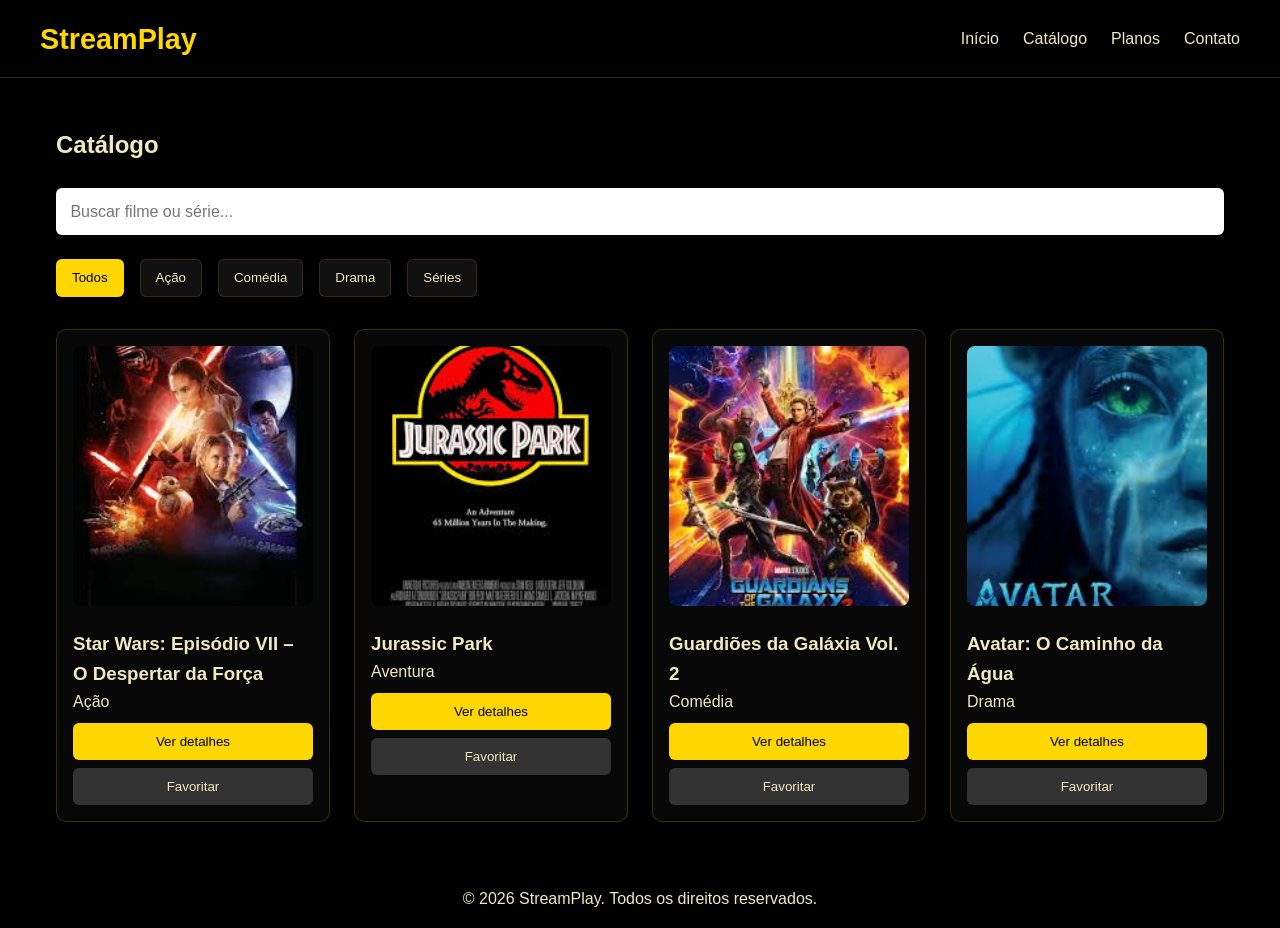
==== StreamPlay/catalogo.html @ a2a436c3 "Criação do projeto" ====
<!DOCTYPE html>
<html lang="pt-BR">

<head>
    <meta charset="UTF-8">
    <meta name="description" content="StreamPlay - Plataforma de streaming de filmes e séries">
    <meta name="viewport" content="width=device-width, initial-scale=1.0">
    <title>Catálogo - StreamPlay</title>
    <link rel="stylesheet" href="css/style.css">
    <link rel="icon" type="image/svg+xml" href="img/logo.svg">
</head>

<body>

    <header class="header">
        <nav class="navbar">
            <h1 class="logo"><a href="index.html">StreamPlay</a></h1>

            <ul class="menu">
                <li><a href="index.html">Início</a></li>
                <li><a href="catalogo.html">Catálogo</a></li>
                <li><a href="planos.html">Planos</a></li>
                <li><a href="contato.html">Contato</a></li>
            </ul>
        </nav>
    </header>

    <main>
        <section id="catalogo" class="catalogo">
            <h2>Catálogo</h2>

            <input type="text" id="campoBusca" placeholder="Buscar filme ou série..."
                aria-label="Buscar filme ou série">

            <div class="filtros">
                <button class="filtro ativo" data-categoria="todos">Todos</button>
                <button class="filtro" data-categoria="acao">Ação</button>
                <button class="filtro" data-categoria="comedia">Comédia</button>
                <button class="filtro" data-categoria="drama">Drama</button>
                <button class="filtro" data-categoria="serie">Séries</button>
            </div>

            <div class="grid-filmes">
                <article class="card-filme" data-categoria="acao"
                    data-titulo="Star Wars Episódio VII O Despertar da Força">
                    <img src="img/filme1.jpg" alt="Capa do filme Star Wars Episódio VII O Despertar da Força">

                    <h3>Star Wars: Episódio VII – O Despertar da Força</h3>

                    <p>Ação</p>

                    <button class="btn-detalhes">Ver detalhes</button>
                    <button class="btn-favorito">Favoritar</button>
                </article>

                <article class="card-filme" data-categoria="acao" data-titulo="Jurassic Park">
                    <img src="img/filme2.jpg" alt="Capa do filme Jurassic Park">

                    <h3>Jurassic Park</h3>

                    <p>Aventura</p>

                    <button class="btn-detalhes">Ver detalhes</button>
                    <button class="btn-favorito">Favoritar</button>
                </article>

                <article class="card-filme" data-categoria="comedia" data-titulo="Guardiões da Galáxia Vol 2">
                    <img src="img/filme3.jpg" alt="Capa do filme Guardiões da Galáxia Vol 2">

                    <h3>Guardiões da Galáxia Vol. 2</h3>

                    <p>Comédia</p>

                    <button class="btn-detalhes">Ver detalhes</button>
                    <button class="btn-favorito">Favoritar</button>
                </article>

                <article class="card-filme" data-categoria="drama" data-titulo="Avatar O Caminho da Água">
                    <img src="img/filme4.jpg" alt="Capa do filme Avatar O Caminho da Água">

                    <h3>Avatar: O Caminho da Água</h3>

                    <p>Drama</p>

                    <button class="btn-detalhes">Ver detalhes</button>
                    <button class="btn-favorito">Favoritar</button>
                </article>
            </div>
        </section>
    </main>

    <footer class="footer">
        <p>&copy; 2026 StreamPlay. Todos os direitos reservados.</p>
    </footer>

    <div id="modal" class="modal">
        <div class="modal-conteudo">
            <button id="fecharModal" class="fechar">&times;</button>
            <h2 id="modalTitulo"></h2>
            <p id="modalTexto"></p>
        </div>
    </div>

    <script src="js/script.js"></script>
</body>

</html>
---- StreamPlay/css/style.css ----
* {
    margin: 0;
    padding: 0;
    box-sizing: border-box;
}

body {
    background: #000;
    color: #f3e9c1;
    font-family: Arial, sans-serif;
    line-height: 1.6;
}

.header {
    background-color: #000;
    box-shadow: inset 0 -1px 0 0 rgba(255, 215, 0, 0.2);
    padding: 1rem;
    position: sticky;
    top: 0;
    z-index: 10;
}

.navbar {
    max-width: 1200px;
    margin: auto;
    display: flex;
    justify-content: space-between;
    align-items: center;
}

.logo {
    color: #ffd700;
    font-size: 1.8rem;
}

.logo a {
    color: inherit;
    text-decoration: none;
}

.menu {
    display: flex;
    gap: 1.5rem;
    list-style: none;
}

.menu a {
    color: #f3e9c1;
    text-decoration: none;
    transition: color 0.3s ease;
}

.menu a:hover {
    color: #ffd700;
}

.hero {
    min-height: 80vh;
    background: linear-gradient(
        rgba(0, 0, 0, 0.7),
        rgba(0, 0, 0, 0.95)
    ),
    url("../img/hero.jpg");

    background-size: cover;
    background-position: center;
    background-repeat: no-repeat;
    display: flex;
    align-items: center;
    padding: 2rem;
}

.hero-conteudo {
    max-width: 600px;
}

.hero h2 {
    font-size: 3rem;
    margin-bottom: 1rem;
}

.btn,
.filtro,
.btn-detalhes,
.btn-favorito {
    border: none;
    border-radius: 6px;
    cursor: pointer;
    transition: transform 0.3s ease, background-color 0.3s ease, box-shadow 0.3s ease;
}

.btn {
    display: inline-block;
    background-color: #ffd700;
    color: #000;
    padding: 0.8rem 1.2rem;
    text-decoration: none;
    margin-top: 1rem;
    box-shadow: 0 0 18px rgba(255, 215, 0, 0.35);
}

.btn:hover,
.btn-detalhes:hover,
.btn-favorito:hover,
.filtro:hover {
    transform: scale(1.05);
}

.catalogo,
.planos,
.contato {
    max-width: 1200px;
    margin: auto;
    padding: 3rem 1rem;
}

.catalogo h2,
.planos h2,
.contato h2 {
    margin-bottom: 1.5rem;
}

#campoBusca {
    width: 100%;
    padding: 0.9rem;
    margin-bottom: 1.5rem;
    border-radius: 6px;
    border: none;
    font-size: 1rem;
}

.filtros {
    display: flex;
    gap: 1rem;
    flex-wrap: wrap;
    margin-bottom: 2rem;
}

.filtro {
    background-color: #111;
    color: #f3e9c1;
    padding: 0.7rem 1rem;
    box-shadow: inset 0 0 0 1px rgba(255, 215, 0, 0.15);
}

.filtro.ativo {
    background-color: #ffd700;
    color: #000;
}

.grid-filmes {
    display: grid;
    grid-template-columns: repeat(4, 1fr);
    gap: 1.5rem;
}

.card-filme {
    background-color: #080808;
    border-radius: 10px;
    padding: 1rem;
    transition: transform 0.3s ease, box-shadow 0.3s ease;
    border: 1px solid rgba(255, 215, 0, 0.18);
}

.card-filme:hover {
    transform: translateY(-6px);
    box-shadow: 0 18px 40px rgba(255, 215, 0, 0.18);
}

.card-filme img {
    width: 100%;
    height: 260px;
    object-fit: cover;
    border-radius: 8px;
    margin-bottom: 1rem;
}

.btn-detalhes,
.btn-favorito {
    width: 100%;
    padding: 0.7rem;
    margin-top: 0.5rem;
}

.btn-detalhes {
    background-color: #ffd700;
    color: #000;
}

.btn-favorito {
    background-color: #333;
    color: #f3e9c1;
}

.btn-favorito.favoritado {
    background-color: #ffdc73;
    color: #000;
}

.grid-planos {
    display: grid;
    grid-template-columns: repeat(3, 1fr);
    gap: 1.5rem;
}

.plano {
    background-color: #080808;
    padding: 2rem;
    border-radius: 10px;
    text-align: center;
    transition: transform 0.3s ease, box-shadow 0.3s ease;
    border: 1px solid rgba(255, 215, 0, 0.18);
}

.plano:hover {
    transform: scale(1.03);
    box-shadow: 0 0 24px rgba(255, 215, 0, 0.18);
}

.destaque {
    border: 2px solid #ffd700;
    background: linear-gradient(180deg, rgba(30,30,30,0.95), rgba(10,10,10,0.95));
}

.qrcode-conteudo {
    max-width: 900px;
    margin: auto;
    padding: 3rem 1rem;
}

.qrcode-card {
    background-color: #080808;
    border: 1px solid rgba(255, 215, 0, 0.18);
    border-radius: 12px;
    padding: 2rem;
    display: grid;
    grid-template-columns: 320px 1fr;
    gap: 1.5rem;
    align-items: center;
}

.qrcode-card img {
    width: 100%;
    border-radius: 12px;
    border: 1px solid rgba(255, 215, 0, 0.18);
}

.qrcode-info {
    display: flex;
    flex-direction: column;
    gap: 1rem;
}

.qrcode-info h2,
.qrcode-info p {
    margin-bottom: 0.75rem;
}

.qrcode-chave {
    background-color: #0d0d0d;
    padding: 1rem;
    border-radius: 8px;
    border: 1px solid rgba(255, 215, 0, 0.12);
    font-family: monospace;
    word-break: break-all;
}

.qrcode-voltar {
    display: inline-block;
    margin-top: 1rem;
    color: #ffd700;
    text-decoration: none;
}

@media (max-width: 900px) {
    .qrcode-card {
        grid-template-columns: 1fr;
    }
}

form {
    background-color: #0d0d0d;
    padding: 2rem;
    border-radius: 10px;
    border: 1px solid rgba(255, 215, 0, 0.14);
}

.campo {
    margin-bottom: 1rem;
}

.campo label {
    display: block;
    margin-bottom: 0.4rem;
}

.campo input {
    width: 100%;
    padding: 0.8rem;
    border: none;
    border-radius: 6px;
}

#mensagemSucesso {
    margin-top: 1rem;
    color: #00ff88;
    font-weight: bold;
}

.footer {
    background-color: #000;
    text-align: center;
    padding: 1rem;
}

.modal {
    display: none;
    position: fixed;
    inset: 0;
    background-color: rgba(0, 0, 0, 0.8);
    justify-content: center;
    align-items: center;
    padding: 1rem;
}

.modal-conteudo {
    background-color: #0f0f0f;
    padding: 2rem;
    border-radius: 10px;
    max-width: 500px;
    width: 100%;
    position: relative;
    border: 1px solid rgba(255, 215, 0, 0.18);
}

.secundario {
    color: #ffd700;
    background-color: rgba(255, 215, 0, 0.08);
    border: 1px solid rgba(255, 215, 0, 0.2);
}

.fechar {
    position: absolute;
    right: 15px;
    top: 10px;
    background: none;
    color: white;
    border: none;
    font-size: 2rem;
    cursor: pointer;
}

@media (max-width: 900px) {
    .grid-filmes {
        grid-template-columns: repeat(2, 1fr);
    }

    .grid-planos {
        grid-template-columns: 1fr;
    }
}

@media (max-width: 600px) {
    .navbar {
        flex-direction: column;
        gap: 1rem;
    }

    .menu {
        flex-direction: column;
        text-align: center;
    }

    .grid-filmes {
        grid-template-columns: 1fr;
    }

    .hero h2 {
        font-size: 2rem;
    }
}
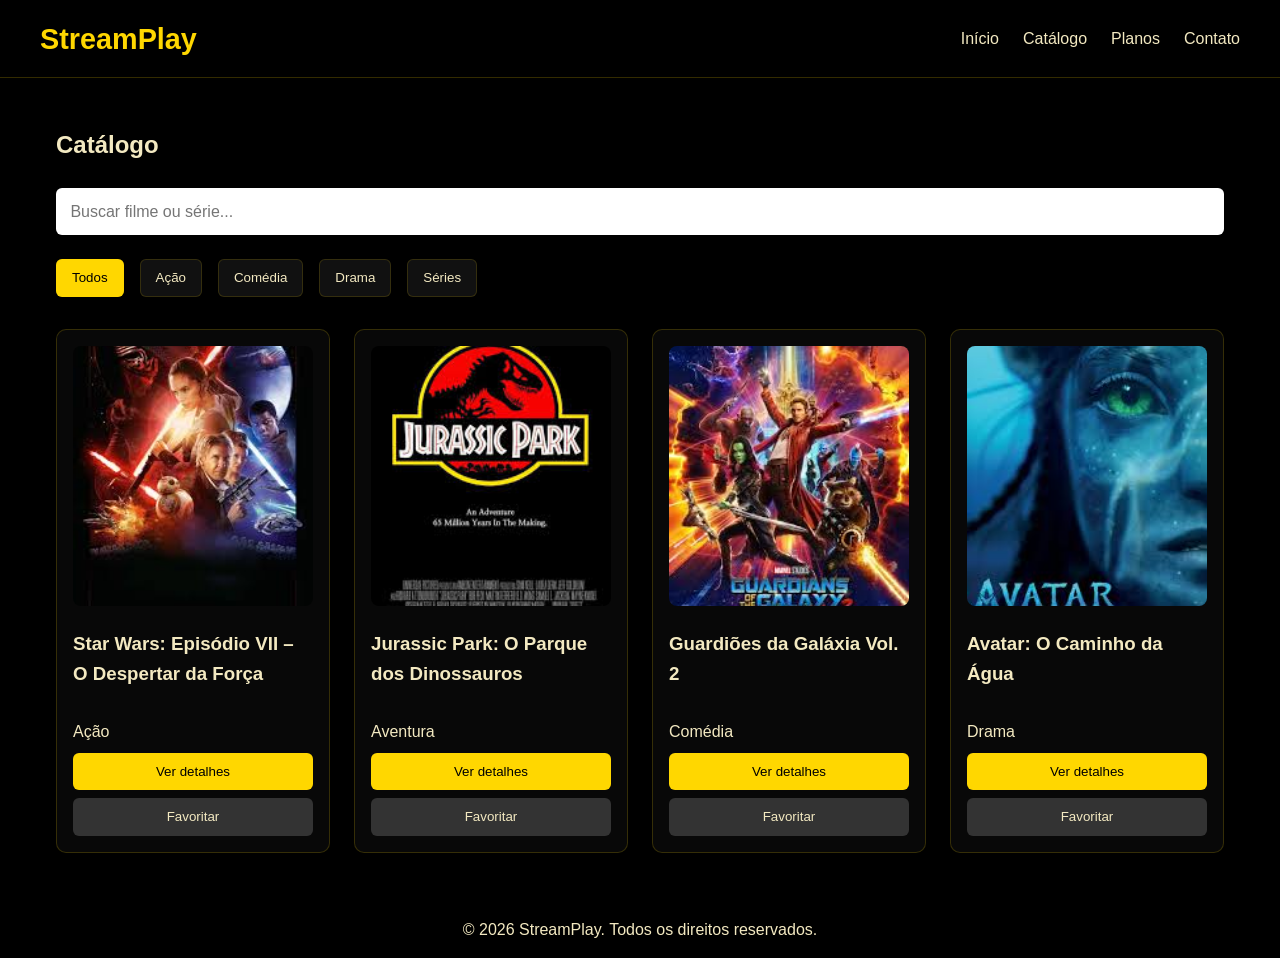
==== commit 364793fc: "Ajustado nome do Jurassic Park: O Parque dos Dinossauros" ====
--- a/StreamPlay/catalogo.html
+++ b/StreamPlay/catalogo.html
@@ -53,10 +53,10 @@
                     <button class="btn-favorito">Favoritar</button>
                 </article>
 
-                <article class="card-filme" data-categoria="acao" data-titulo="Jurassic Park">
+                <article class="card-filme" data-categoria="acao" data-titulo="Jurassic Park: O Parque dos Dinossauros">
                     <img src="img/filme2.jpg" alt="Capa do filme Jurassic Park">
 
-                    <h3>Jurassic Park</h3>
+                    <h3>Jurassic Park: O Parque dos Dinossauros</h3>
 
                     <p>Aventura</p>
 
--- a/StreamPlay/css/style.css
+++ b/StreamPlay/css/style.css
@@ -173,6 +173,10 @@
     object-fit: cover;
     border-radius: 8px;
     margin-bottom: 1rem;
+}
+
+.card-filme h3 {
+    min-height: 90px;
 }
 
 .btn-detalhes,
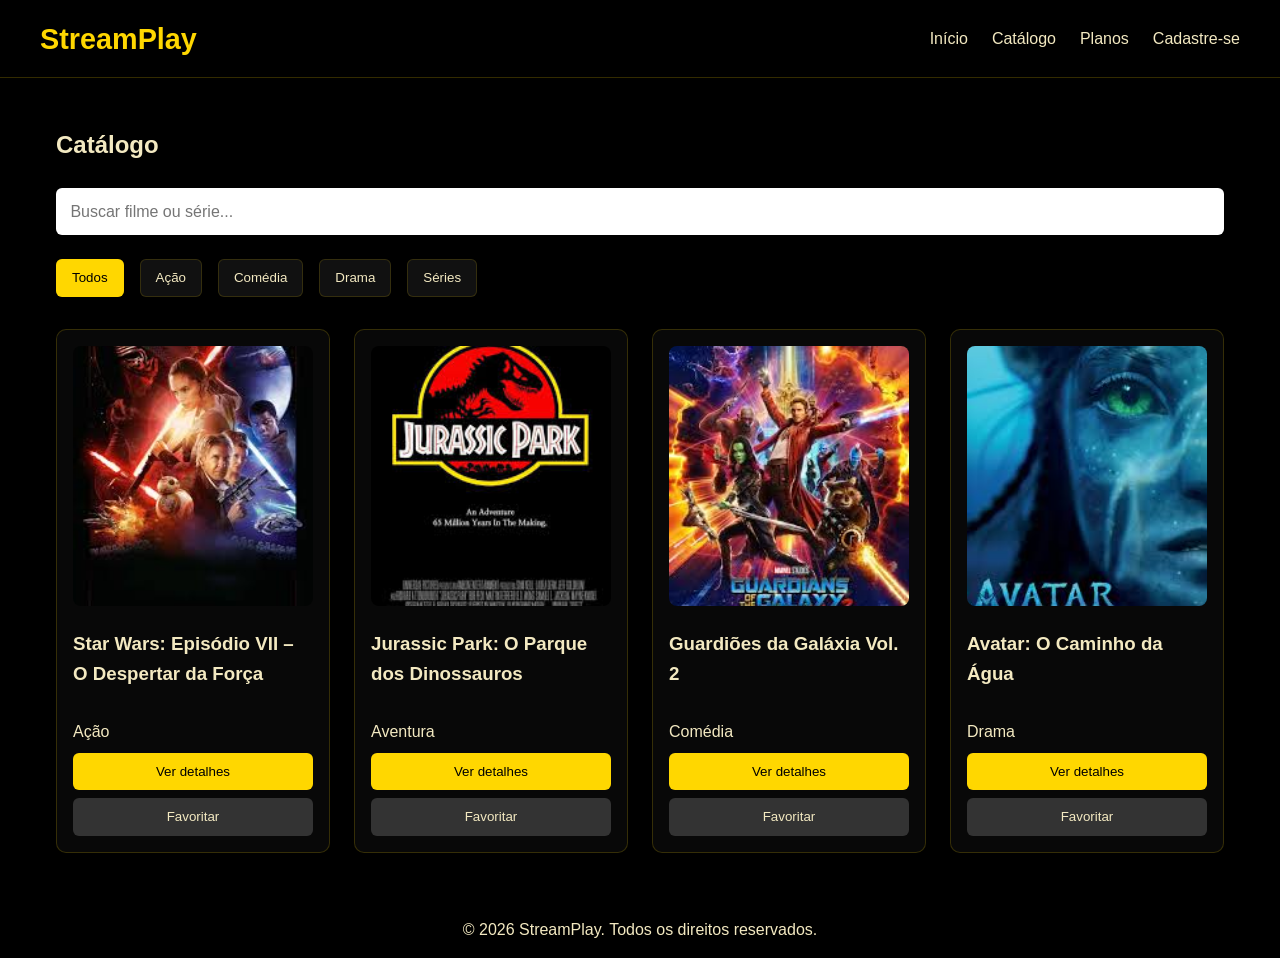
==== commit b7d7a42e: "ajustes" ====
--- a/StreamPlay/catalogo.html
+++ b/StreamPlay/catalogo.html
@@ -20,7 +20,7 @@
                 <li><a href="index.html">Início</a></li>
                 <li><a href="catalogo.html">Catálogo</a></li>
                 <li><a href="planos.html">Planos</a></li>
-                <li><a href="contato.html">Contato</a></li>
+                <li><a href="contato.html">Cadastre-se</a></li>
             </ul>
         </nav>
     </header>
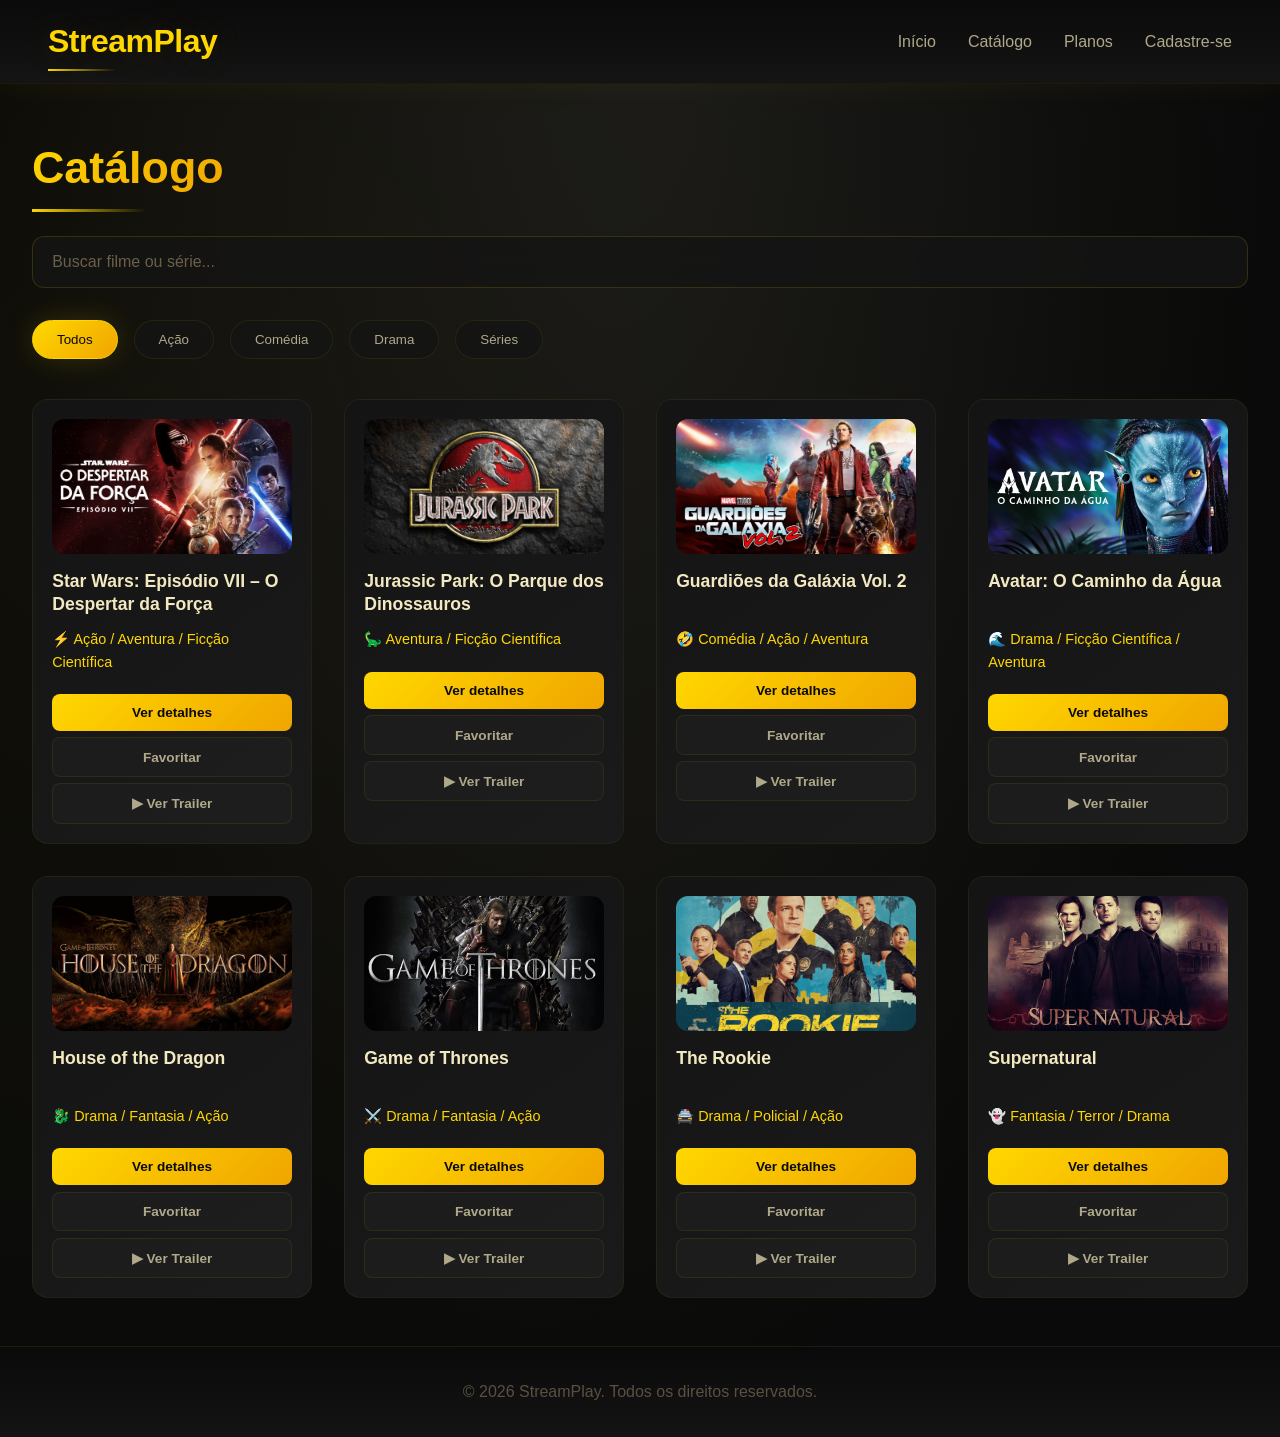
==== commit 8578be42: "ajustes" ====
--- a/StreamPlay/catalogo.html
+++ b/StreamPlay/catalogo.html
@@ -41,50 +41,162 @@
             </div>
 
             <div class="grid-filmes">
-                <article class="card-filme" data-categoria="acao"
-                    data-titulo="Star Wars Episódio VII O Despertar da Força">
-                    <img src="img/filme1.jpg" alt="Capa do filme Star Wars Episódio VII O Despertar da Força">
-
+                <!-- ===== FILMES ===== -->
+
+                <!-- Star Wars: O Despertar da Força - AÇÃO -->
+                <article class="card-filme" data-categoria="acao" data-tipo="filme">
+                    <div class="img-container">
+                        <img src="img/filme1.jpg" 
+                             alt="Capa do filme Star Wars Episódio VII O Despertar da Força"
+                             onerror="this.style.display='none'; this.parentElement.style.background='linear-gradient(135deg, #1a1a1a, #2a2a2a)'">
+                    </div>
                     <h3>Star Wars: Episódio VII – O Despertar da Força</h3>
-
-                    <p>Ação</p>
-
-                    <button class="btn-detalhes">Ver detalhes</button>
-                    <button class="btn-favorito">Favoritar</button>
-                </article>
-
-                <article class="card-filme" data-categoria="acao" data-titulo="Jurassic Park: O Parque dos Dinossauros">
-                    <img src="img/filme2.jpg" alt="Capa do filme Jurassic Park">
-
+                    <p class="categoria-filme">⚡ Ação / Aventura / Ficção Científica</p>
+                    <button class="btn-detalhes" 
+                            data-titulo="Star Wars: Episódio VII – O Despertar da Força" 
+                            data-categoria="⚡ Ação / Aventura / Ficção Científica" 
+                            data-descricao="Trinta anos após a queda do Império, uma nova ameaça surge com a Primeira Ordem. A desertora Rey e o stormtrooper Finn se unem à Resistência para encontrar o lendário Luke Skywalker e deter Kylo Ren, que busca completar o legado sombrio de Darth Vader.">
+                        Ver detalhes
+                    </button>
+                    <button class="btn-favorito">Favoritar</button>
+                    <button class="btn-trailer" data-video-local="videos/Star Wars The Force Awakens.mp4">▶ Ver Trailer</button>
+                </article>
+
+                <!-- Jurassic Park: O Parque dos Dinossauros - AÇÃO -->
+                <article class="card-filme" data-categoria="acao" data-tipo="filme">
+                    <div class="img-container">
+                        <img src="img/filme2.jpg" 
+                             alt="Capa do filme Jurassic Park"
+                             onerror="this.style.display='none'; this.parentElement.style.background='linear-gradient(135deg, #1a1a1a, #2a2a2a)'">
+                    </div>
                     <h3>Jurassic Park: O Parque dos Dinossauros</h3>
-
-                    <p>Aventura</p>
-
-                    <button class="btn-detalhes">Ver detalhes</button>
-                    <button class="btn-favorito">Favoritar</button>
-                </article>
-
-                <article class="card-filme" data-categoria="comedia" data-titulo="Guardiões da Galáxia Vol 2">
-                    <img src="img/filme3.jpg" alt="Capa do filme Guardiões da Galáxia Vol 2">
-
+                    <p class="categoria-filme">🦕 Aventura / Ficção Científica</p>
+                    <button class="btn-detalhes" 
+                            data-titulo="Jurassic Park: O Parque dos Dinossauros" 
+                            data-categoria="🦕 Aventura / Ficção Científica" 
+                            data-descricao="O bilionário John Hammond cria um parque temático com dinossauros clonados a partir de DNA pré-histórico. Antes da inauguração, um grupo de especialistas é convidado para avaliar a segurança, mas um sabotador desativa o sistema, permitindo que as criaturas pré-históricas escapem e coloquem todos em perigo.">
+                        Ver detalhes
+                    </button>
+                    <button class="btn-favorito">Favoritar</button>
+                    <button class="btn-trailer" data-video-local="videos/Jurassic Park.mp4">▶ Ver Trailer</button>
+                </article>
+
+                <!-- Guardiões da Galáxia Vol. 2 - COMÉDIA / AÇÃO -->
+                <article class="card-filme" data-categoria="comedia acao" data-tipo="filme">
+                    <div class="img-container">
+                        <img src="img/filme3.jpg" 
+                             alt="Capa do filme Guardiões da Galáxia Vol 2"
+                             onerror="this.style.display='none'; this.parentElement.style.background='linear-gradient(135deg, #1a1a1a, #2a2a2a)'">
+                    </div>
                     <h3>Guardiões da Galáxia Vol. 2</h3>
-
-                    <p>Comédia</p>
-
-                    <button class="btn-detalhes">Ver detalhes</button>
-                    <button class="btn-favorito">Favoritar</button>
-                </article>
-
-                <article class="card-filme" data-categoria="drama" data-titulo="Avatar O Caminho da Água">
-                    <img src="img/filme4.jpg" alt="Capa do filme Avatar O Caminho da Água">
-
+                    <p class="categoria-filme">🤣 Comédia / Ação / Aventura</p>
+                    <button class="btn-detalhes" 
+                            data-titulo="Guardiões da Galáxia Vol. 2" 
+                            data-categoria="🤣 Comédia / Ação / Aventura" 
+                            data-descricao="Os Guardiões viajam pelo cosmos lutando para manter sua nova família unida enquanto desvendam os mistérios do passado de Peter Quill. Eles enfrentam novos inimigos e descobrem que a verdadeira família vai além do sangue, em uma aventura cheia de humor, ação e muita música.">
+                        Ver detalhes
+                    </button>
+                    <button class="btn-favorito">Favoritar</button>
+                    <button class="btn-trailer" data-video-local="videos/Guardiões da Galáxia Vol 2.mp4">▶ Ver Trailer</button>
+                </article>
+
+                <!-- Avatar: O Caminho da Água - DRAMA -->
+                <article class="card-filme" data-categoria="drama" data-tipo="filme">
+                    <div class="img-container">
+                        <img src="img/filme4.jpg" 
+                             alt="Capa do filme Avatar O Caminho da Água"
+                             onerror="this.style.display='none'; this.parentElement.style.background='linear-gradient(135deg, #1a1a1a, #2a2a2a)'">
+                    </div>
                     <h3>Avatar: O Caminho da Água</h3>
-
-                    <p>Drama</p>
-
-                    <button class="btn-detalhes">Ver detalhes</button>
-                    <button class="btn-favorito">Favoritar</button>
-                </article>
+                    <p class="categoria-filme">🌊 Drama / Ficção Científica / Aventura</p>
+                    <button class="btn-detalhes" 
+                            data-titulo="Avatar: O Caminho da Água" 
+                            data-categoria="🌊 Drama / Ficção Científica / Aventura" 
+                            data-descricao="Mais de uma década após os acontecimentos do primeiro filme, Jake Sully vive como chefe do clã Omaticaya com sua família. Quando os humanos retornam para colonizar Pandora, eles são forçados a buscar refúgio nos oceanos, onde encontram o clã Metkayina e aprendem os segredos do mundo subaquático.">
+                        Ver detalhes
+                    </button>
+                    <button class="btn-favorito">Favoritar</button>
+                    <button class="btn-trailer" data-video-local="videos/Avatar The Way of Water.mp4">▶ Ver Trailer</button>
+                </article>
+
+                <!-- ===== SÉRIES ===== -->
+
+                <!-- House of the Dragon - DRAMA / AÇÃO -->
+                <article class="card-filme" data-categoria="drama acao" data-tipo="serie">
+                    <div class="img-container">
+                        <img src="img/filme5.jpg" 
+                             alt="Capa da série House of the Dragon"
+                             onerror="this.style.display='none'; this.parentElement.style.background='linear-gradient(135deg, #1a1a1a, #2a2a2a)'">
+                    </div>
+                    <h3>House of the Dragon</h3>
+                    <p class="categoria-filme">🐉 Drama / Fantasia / Ação</p>
+                    <button class="btn-detalhes" 
+                            data-titulo="House of the Dragon" 
+                            data-categoria="🐉 Drama / Fantasia / Ação" 
+                            data-descricao="Situada cerca de 200 anos antes dos eventos de 'Game of Thrones', a série acompanha a história da casa Targaryen e a guerra civil conhecida como 'Dança dos Dragões'. A rivalidade entre a princesa Rhaenyra Targaryen e seu meio-irmão Aegon II pelo Trono de Ferro divide o reino e leva a um conflito sangrento que coloca dragão contra dragão.">
+                        Ver detalhes
+                    </button>
+                    <button class="btn-favorito">Favoritar</button>
+                    <button class="btn-trailer" data-video-local="videos/House of the Dragon.mp4">▶ Ver Trailer</button>
+                </article>
+
+                <!-- Game of Thrones - DRAMA / AÇÃO -->
+                <article class="card-filme" data-categoria="drama acao" data-tipo="serie">
+                    <div class="img-container">
+                        <img src="img/filme6.jpg" 
+                             alt="Capa da série Game of Thrones"
+                             onerror="this.style.display='none'; this.parentElement.style.background='linear-gradient(135deg, #1a1a1a, #2a2a2a)'">
+                    </div>
+                    <h3>Game of Thrones</h3>
+                    <p class="categoria-filme">⚔️ Drama / Fantasia / Ação</p>
+                    <button class="btn-detalhes" 
+                            data-titulo="Game of Thrones" 
+                            data-categoria="⚔️ Drama / Fantasia / Ação" 
+                            data-descricao="Em Westeros, sete reinos disputam o Trono de Ferro em uma luta sangrenta pelo poder. Enquanto as casas nobres travam guerras e alianças, uma ameaça antiga surge no Norte: os Caminhantes Brancos. Baseada na série de livros 'As Crônicas de Gelo e Fogo' de George R.R. Martin.">
+                        Ver detalhes
+                    </button>
+                    <button class="btn-favorito">Favoritar</button>
+                    <button class="btn-trailer" data-video-local="videos/Game of Thrones.mp4">▶ Ver Trailer</button>
+                </article>
+
+                <!-- The Rookie - DRAMA / AÇÃO -->
+                <article class="card-filme" data-categoria="drama acao" data-tipo="serie">
+                    <div class="img-container">
+                        <img src="img/filme7.jpg" 
+                             alt="Capa da série The Rookie"
+                             onerror="this.style.display='none'; this.parentElement.style.background='linear-gradient(135deg, #1a1a1a, #2a2a2a)'">
+                    </div>
+                    <h3>The Rookie</h3>
+                    <p class="categoria-filme">🚔 Drama / Policial / Ação</p>
+                    <button class="btn-detalhes" 
+                            data-titulo="The Rookie" 
+                            data-categoria="🚔 Drama / Policial / Ação" 
+                            data-descricao="John Nolan é um homem de 40 anos que, após um evento traumático, decide realizar seu sonho de se tornar policial. Como o novato mais velho da polícia de Los Angeles, ele enfrenta os desafios da profissão, o preconceito dos colegas mais jovens e as dificuldades de equilibrar a vida pessoal com a nova carreira.">
+                        Ver detalhes
+                    </button>
+                    <button class="btn-favorito">Favoritar</button>
+                    <button class="btn-trailer" data-video-local="videos/The Rookie.mp4">▶ Ver Trailer</button>
+                </article>
+
+                <!-- Supernatural - DRAMA -->
+                <article class="card-filme" data-categoria="drama" data-tipo="serie">
+                    <div class="img-container">
+                        <img src="img/filme8.jpg" 
+                             alt="Capa da série Supernatural"
+                             onerror="this.style.display='none'; this.parentElement.style.background='linear-gradient(135deg, #1a1a1a, #2a2a2a)'">
+                    </div>
+                    <h3>Supernatural</h3>
+                    <p class="categoria-filme">👻 Fantasia / Terror / Drama</p>
+                    <button class="btn-detalhes" 
+                            data-titulo="Supernatural" 
+                            data-categoria="👻 Fantasia / Terror / Drama" 
+                            data-descricao="Os irmãos Sam e Dean Winchester viajam pelos Estados Unidos caçando demônios, fantasmas e outras criaturas sobrenaturais. A série acompanha sua jornada para encontrar seu pai desaparecido, enquanto enfrentam forças do mal e descobrem segredos sobre sua própria família e seu destino.">
+                        Ver detalhes
+                    </button>
+                    <button class="btn-favorito">Favoritar</button>
+                    <button class="btn-trailer" data-video-local="videos/Supernatural.mp4">▶ Ver Trailer</button>
+                </article>
+
             </div>
         </section>
     </main>
@@ -93,14 +205,28 @@
         <p>&copy; 2026 StreamPlay. Todos os direitos reservados.</p>
     </footer>
 
+    <!-- Modal de Detalhes -->
     <div id="modal" class="modal">
         <div class="modal-conteudo">
             <button id="fecharModal" class="fechar">&times;</button>
             <h2 id="modalTitulo"></h2>
-            <p id="modalTexto"></p>
+            <div id="modalCategoria" class="modal-categoria"></div>
+            <p id="modalTexto" class="modal-descricao"></p>
+            <div class="modal-assinatura">⭐ Disponível para assinantes StreamPlay</div>
         </div>
     </div>
 
+    <!-- Modal de Trailer Local com fundo bonito -->
+    <div id="trailerModal" class="modal">
+        <div class="modal-conteudo video-modal">
+            <button id="fecharTrailer" class="fechar">&times;</button>
+            <video controls id="trailerPlayer" width="100%">
+                <source src="" type="video/mp4">
+                Seu navegador não suporta vídeo.
+            </video>
+        </div>
+    </div>
+
     <script src="js/script.js"></script>
 </body>
 
--- a/StreamPlay/css/style.css
+++ b/StreamPlay/css/style.css
@@ -4,33 +4,74 @@
     box-sizing: border-box;
 }
 
+html, body {
+    width: 100%;
+    min-height: 100vh;
+    overflow-x: hidden;
+}
+
 body {
-    background: #000;
+    background: #0a0a0a;
     color: #f3e9c1;
-    font-family: Arial, sans-serif;
+    font-family: 'Segoe UI', Arial, sans-serif;
     line-height: 1.6;
-}
-
+    background: radial-gradient(ellipse at top, #1a1a1a 0%, #0a0a0a 70%);
+    min-height: 100vh;
+    display: flex;
+    flex-direction: column;
+}
+
+/* Efeito de brilho sutil no fundo */
+body::before {
+    content: '';
+    position: fixed;
+    top: -50%;
+    left: -50%;
+    width: 200%;
+    height: 200%;
+    background: radial-gradient(circle at 30% 50%, rgba(255, 215, 0, 0.03) 0%, transparent 60%);
+    pointer-events: none;
+    z-index: 0;
+}
+
+/* HEADER - FULL WIDTH */
 .header {
-    background-color: #000;
-    box-shadow: inset 0 -1px 0 0 rgba(255, 215, 0, 0.2);
-    padding: 1rem;
+    background: linear-gradient(180deg, #0a0a0a 0%, #141414 100%);
+    box-shadow: 0 2px 30px rgba(255, 215, 0, 0.05);
+    padding: 1rem 2rem;
     position: sticky;
     top: 0;
     z-index: 10;
+    border-bottom: 1px solid rgba(255, 215, 0, 0.08);
+    width: 100%;
 }
 
 .navbar {
-    max-width: 1200px;
-    margin: auto;
+    max-width: 1400px;
+    margin: 0 auto;
     display: flex;
     justify-content: space-between;
     align-items: center;
+    padding: 0 1rem;
 }
 
 .logo {
     color: #ffd700;
-    font-size: 1.8rem;
+    font-size: 2rem;
+    font-weight: 800;
+    letter-spacing: -0.5px;
+    text-shadow: 0 0 40px rgba(255, 215, 0, 0.15);
+    position: relative;
+}
+
+.logo::after {
+    content: '';
+    position: absolute;
+    bottom: -4px;
+    left: 0;
+    width: 40%;
+    height: 2px;
+    background: linear-gradient(90deg, #ffd700, transparent);
 }
 
 .logo a {
@@ -40,213 +81,595 @@
 
 .menu {
     display: flex;
-    gap: 1.5rem;
+    gap: 2rem;
     list-style: none;
 }
 
 .menu a {
-    color: #f3e9c1;
+    color: #b0a88a;
     text-decoration: none;
-    transition: color 0.3s ease;
+    transition: all 0.3s ease;
+    font-weight: 500;
+    position: relative;
+    padding: 0.5rem 0;
+}
+
+.menu a::after {
+    content: '';
+    position: absolute;
+    bottom: 0;
+    left: 0;
+    width: 0;
+    height: 2px;
+    background: linear-gradient(90deg, #ffd700, #f0a500);
+    transition: width 0.3s ease;
 }
 
 .menu a:hover {
     color: #ffd700;
 }
 
+.menu a:hover::after {
+    width: 100%;
+}
+
+/* ===== VÍDEO DE FUNDO NO HERO ===== */
+.hero-video {
+    position: relative;
+    min-height: 85vh;
+    overflow: hidden;
+    display: flex;
+    align-items: center;
+    justify-content: center;
+    padding: 4rem 2rem;
+    width: 100%;
+}
+
+#bgVideo {
+    position: absolute;
+    top: 50%;
+    left: 50%;
+    min-width: 100%;
+    min-height: 100%;
+    transform: translate(-50%, -50%);
+    object-fit: cover;
+    z-index: 0;
+}
+
+.hero-video .hero-conteudo {
+    position: relative;
+    z-index: 2;
+    max-width: 850px;
+    padding: 2rem;
+    text-align: center;
+}
+
+/* Overlay escuro sobre o vídeo */
+.hero-video::after {
+    content: '';
+    position: absolute;
+    inset: 0;
+    background: rgba(0, 0, 0, 0.65);
+    z-index: 1;
+}
+
+/* HERO - Versão sem vídeo (fallback) */
 .hero {
-    min-height: 80vh;
+    min-height: 85vh;
+    width: 100%;
     background: linear-gradient(
-        rgba(0, 0, 0, 0.7),
-        rgba(0, 0, 0, 0.95)
+        rgba(0, 0, 0, 0.6),
+        rgba(0, 0, 0, 0.9)
     ),
     url("../img/hero.jpg");
-
     background-size: cover;
     background-position: center;
     background-repeat: no-repeat;
     display: flex;
     align-items: center;
+    justify-content: center;
+    padding: 4rem 2rem;
+    position: relative;
+    overflow: hidden;
+    flex: 1;
+}
+
+.hero::before {
+    content: '';
+    position: absolute;
+    top: -50%;
+    right: -20%;
+    width: 60%;
+    height: 200%;
+    background: radial-gradient(ellipse, rgba(255, 215, 0, 0.05) 0%, transparent 70%);
+    pointer-events: none;
+}
+
+.hero-conteudo {
+    max-width: 850px;
+    position: relative;
+    z-index: 1;
     padding: 2rem;
-}
-
-.hero-conteudo {
-    max-width: 600px;
+    text-align: center;
 }
 
 .hero h2 {
-    font-size: 3rem;
-    margin-bottom: 1rem;
-}
-
+    font-size: 4.5rem;
+    margin-bottom: 1.5rem;
+    font-weight: 800;
+    background: linear-gradient(135deg, #ffd700 0%, #f0a500 50%, #ffd700 100%);
+    -webkit-background-clip: text;
+    -webkit-text-fill-color: transparent;
+    background-clip: text;
+    text-shadow: none;
+    animation: shimmer 3s ease-in-out infinite;
+    background-size: 200% 200%;
+}
+
+.hero-video .hero-conteudo h2 {
+    font-size: 4.5rem;
+    margin-bottom: 1.5rem;
+    font-weight: 800;
+    background: linear-gradient(135deg, #ffd700 0%, #f0a500 50%, #ffd700 100%);
+    -webkit-background-clip: text;
+    -webkit-text-fill-color: transparent;
+    background-clip: text;
+    text-shadow: none;
+    animation: shimmer 3s ease-in-out infinite;
+    background-size: 200% 200%;
+}
+
+@keyframes shimmer {
+    0%, 100% { background-position: 0% 50%; }
+    50% { background-position: 100% 50%; }
+}
+
+.hero p,
+.hero-video .hero-conteudo p {
+    font-size: 1.4rem;
+    color: #c4b89a;
+    margin-bottom: 2.5rem;
+    line-height: 1.8;
+    max-width: 650px;
+    margin-left: auto;
+    margin-right: auto;
+}
+
+/* ===== BOTÕES DO HERO - MAIORES E ALINHADOS ===== */
+.hero-botoes {
+    display: flex;
+    gap: 1.5rem;
+    justify-content: center;
+    align-items: stretch;
+    flex-wrap: wrap;
+    margin-top: 0.5rem;
+}
+
+.btn-hero {
+    display: inline-flex;
+    align-items: center;
+    justify-content: center;
+    min-width: 220px;
+    padding: 1.1rem 2.8rem;
+    border-radius: 12px;
+    font-weight: 700;
+    font-size: 1.15rem;
+    text-decoration: none;
+    cursor: pointer;
+    transition: all 0.3s cubic-bezier(0.4, 0, 0.2, 1);
+    border: none;
+    gap: 0.8rem;
+    text-align: center;
+    line-height: 1.2;
+}
+
+.btn-hero-principal {
+    background: linear-gradient(135deg, #ffd700, #f0a500);
+    color: #0a0a0a;
+    box-shadow: 0 0 50px rgba(255, 215, 0, 0.25);
+}
+
+.btn-hero-principal:hover {
+    transform: translateY(-3px) scale(1.03);
+    box-shadow: 0 0 70px rgba(255, 215, 0, 0.35);
+}
+
+.btn-hero-secundario {
+    background: rgba(255, 255, 255, 0.06);
+    color: #f3e9c1;
+    border: 2px solid rgba(255, 215, 0, 0.2);
+    backdrop-filter: blur(10px);
+}
+
+.btn-hero-secundario:hover {
+    background: rgba(255, 215, 0, 0.1);
+    border-color: rgba(255, 215, 0, 0.4);
+    transform: translateY(-3px) scale(1.02);
+}
+
+.btn-hero-secundario .icone {
+    font-size: 1.3rem;
+}
+
+/* SEÇÕES - FULL WIDTH */
+.catalogo,
+.planos,
+.contato {
+    width: 100%;
+    max-width: 1400px;
+    margin: 0 auto;
+    padding: 3rem 2rem;
+    flex: 1;
+}
+
+.catalogo h2,
+.planos h2,
+.contato h2 {
+    margin-bottom: 2rem;
+    font-size: 2.8rem;
+    font-weight: 800;
+    background: linear-gradient(135deg, #ffd700, #f0a500);
+    -webkit-background-clip: text;
+    -webkit-text-fill-color: transparent;
+    background-clip: text;
+    position: relative;
+    display: inline-block;
+}
+
+.catalogo h2::after,
+.planos h2::after,
+.contato h2::after {
+    content: '';
+    position: absolute;
+    bottom: -8px;
+    left: 0;
+    width: 60%;
+    height: 3px;
+    background: linear-gradient(90deg, #ffd700, transparent);
+}
+
+/* BOTÕES */
 .btn,
 .filtro,
 .btn-detalhes,
-.btn-favorito {
+.btn-favorito,
+.btn-trailer {
     border: none;
-    border-radius: 6px;
+    border-radius: 8px;
     cursor: pointer;
-    transition: transform 0.3s ease, background-color 0.3s ease, box-shadow 0.3s ease;
+    transition: all 0.3s cubic-bezier(0.4, 0, 0.2, 1);
 }
 
 .btn {
     display: inline-block;
-    background-color: #ffd700;
-    color: #000;
-    padding: 0.8rem 1.2rem;
+    background: linear-gradient(135deg, #ffd700, #f0a500);
+    color: #0a0a0a;
+    padding: 0.9rem 2rem;
     text-decoration: none;
-    margin-top: 1rem;
-    box-shadow: 0 0 18px rgba(255, 215, 0, 0.35);
-}
-
-.btn:hover,
-.btn-detalhes:hover,
-.btn-favorito:hover,
-.filtro:hover {
-    transform: scale(1.05);
-}
-
-.catalogo,
-.planos,
-.contato {
-    max-width: 1200px;
-    margin: auto;
-    padding: 3rem 1rem;
-}
-
-.catalogo h2,
-.planos h2,
-.contato h2 {
-    margin-bottom: 1.5rem;
-}
-
+    font-weight: 700;
+    box-shadow: 0 0 40px rgba(255, 215, 0, 0.2);
+    position: relative;
+    overflow: hidden;
+}
+
+.btn::before {
+    content: '';
+    position: absolute;
+    top: 0;
+    left: -100%;
+    width: 100%;
+    height: 100%;
+    background: linear-gradient(90deg, transparent, rgba(255, 255, 255, 0.2), transparent);
+    transition: left 0.5s ease;
+}
+
+.btn:hover::before {
+    left: 100%;
+}
+
+.btn:hover {
+    transform: translateY(-2px) scale(1.02);
+    box-shadow: 0 0 60px rgba(255, 215, 0, 0.3);
+}
+
+/* BUSCA */
 #campoBusca {
     width: 100%;
-    padding: 0.9rem;
-    margin-bottom: 1.5rem;
-    border-radius: 6px;
-    border: none;
+    padding: 1rem 1.2rem;
+    margin-bottom: 2rem;
+    border-radius: 12px;
+    border: 1px solid rgba(255, 215, 0, 0.15);
     font-size: 1rem;
-}
-
+    background: rgba(20, 20, 20, 0.8);
+    color: #f3e9c1;
+    transition: all 0.3s ease;
+    backdrop-filter: blur(10px);
+}
+
+#campoBusca:focus {
+    outline: none;
+    border-color: #ffd700;
+    box-shadow: 0 0 30px rgba(255, 215, 0, 0.08);
+    background: rgba(30, 30, 30, 0.9);
+}
+
+#campoBusca::placeholder {
+    color: #6a604a;
+}
+
+/* FILTROS */
 .filtros {
     display: flex;
     gap: 1rem;
     flex-wrap: wrap;
-    margin-bottom: 2rem;
+    margin-bottom: 2.5rem;
 }
 
 .filtro {
-    background-color: #111;
-    color: #f3e9c1;
-    padding: 0.7rem 1rem;
-    box-shadow: inset 0 0 0 1px rgba(255, 215, 0, 0.15);
+    background: rgba(20, 20, 20, 0.8);
+    color: #b0a88a;
+    padding: 0.7rem 1.5rem;
+    border: 1px solid rgba(255, 215, 0, 0.08);
+    border-radius: 20px;
+    font-weight: 500;
+    backdrop-filter: blur(10px);
+}
+
+.filtro:hover {
+    border-color: rgba(255, 215, 0, 0.3);
+    color: #ffd700;
 }
 
 .filtro.ativo {
-    background-color: #ffd700;
-    color: #000;
-}
-
+    background: linear-gradient(135deg, #ffd700, #f0a500);
+    color: #0a0a0a;
+    border-color: #ffd700;
+    box-shadow: 0 0 30px rgba(255, 215, 0, 0.15);
+}
+
+/* GRID FILMES */
 .grid-filmes {
     display: grid;
     grid-template-columns: repeat(4, 1fr);
-    gap: 1.5rem;
+    gap: 2rem;
 }
 
 .card-filme {
-    background-color: #080808;
-    border-radius: 10px;
-    padding: 1rem;
-    transition: transform 0.3s ease, box-shadow 0.3s ease;
-    border: 1px solid rgba(255, 215, 0, 0.18);
+    background: linear-gradient(145deg, #141414, #1a1a1a);
+    border-radius: 16px;
+    padding: 1.2rem;
+    transition: all 0.4s cubic-bezier(0.4, 0, 0.2, 1);
+    border: 1px solid rgba(255, 215, 0, 0.06);
+    position: relative;
+    overflow: hidden;
+    display: flex;
+    flex-direction: column;
+}
+
+.card-filme::before {
+    content: '';
+    position: absolute;
+    top: 0;
+    left: 0;
+    right: 0;
+    bottom: 0;
+    background: linear-gradient(135deg, rgba(255, 215, 0, 0.03), transparent);
+    pointer-events: none;
+    opacity: 0;
+    transition: opacity 0.4s ease;
+}
+
+.card-filme:hover::before {
+    opacity: 1;
 }
 
 .card-filme:hover {
-    transform: translateY(-6px);
-    box-shadow: 0 18px 40px rgba(255, 215, 0, 0.18);
-}
-
-.card-filme img {
-    width: 100%;
-    height: 260px;
+    transform: translateY(-8px);
+    box-shadow: 0 20px 60px rgba(255, 215, 0, 0.08);
+    border-color: rgba(255, 215, 0, 0.15);
+}
+
+/* ===== IMAGENS DOS FILMES EM 16:9 - SEM ÍCONE ===== */
+.card-filme .img-container {
+    position: relative;
+    width: 100%;
+    padding-bottom: 56.25%;
+    border-radius: 12px;
+    overflow: hidden;
+    margin-bottom: 1rem;
+    background: linear-gradient(135deg, #1a1a1a, #2a2a2a);
+    display: block;
+    flex-shrink: 0;
+}
+
+.card-filme .img-container img {
+    position: absolute;
+    top: 0;
+    left: 0;
+    width: 100%;
+    height: 100%;
     object-fit: cover;
+    transition: transform 0.4s ease;
+    display: block;
+}
+
+.card-filme:hover .img-container img {
+    transform: scale(1.05);
+}
+
+/* Fallback quando a imagem não carrega - SEM ÍCONE */
+.card-filme .img-fallback {
+    display: none;
+}
+
+/* ===== TÍTULO E CATEGORIA ===== */
+.card-filme h3 {
+    min-height: 55px;
+    font-size: 1.1rem;
+    color: #f3e9c1;
+    font-weight: 600;
+    margin-bottom: 0.2rem;
+    line-height: 1.3;
+}
+
+.card-filme .categoria-filme {
+    color: #ffd700;
+    font-weight: 500;
+    font-size: 0.9rem;
+    margin-bottom: 0.8rem;
+    min-height: 24px;
+}
+
+/* BOTÕES DOS CARDS */
+.btn-detalhes,
+.btn-favorito,
+.btn-trailer {
+    width: 100%;
+    padding: 0.7rem;
+    margin-top: 0.4rem;
     border-radius: 8px;
-    margin-bottom: 1rem;
-}
-
-.card-filme h3 {
-    min-height: 90px;
-}
-
-.btn-detalhes,
+    font-weight: 600;
+    font-size: 0.85rem;
+}
+
+.btn-detalhes {
+    background: linear-gradient(135deg, #ffd700, #f0a500);
+    color: #0a0a0a;
+}
+
 .btn-favorito {
-    width: 100%;
-    padding: 0.7rem;
-    margin-top: 0.5rem;
-}
-
-.btn-detalhes {
-    background-color: #ffd700;
-    color: #000;
-}
-
-.btn-favorito {
-    background-color: #333;
-    color: #f3e9c1;
+    background: rgba(30, 30, 30, 0.8);
+    color: #b0a88a;
+    border: 1px solid rgba(255, 215, 0, 0.08);
+}
+
+.btn-favorito:hover {
+    border-color: rgba(255, 215, 0, 0.3);
+    color: #ffd700;
 }
 
 .btn-favorito.favoritado {
-    background-color: #ffdc73;
-    color: #000;
-}
-
+    background: linear-gradient(135deg, #ffd700, #f0a500);
+    color: #0a0a0a;
+    border-color: #ffd700;
+}
+
+.btn-trailer {
+    background: rgba(30, 30, 30, 0.8);
+    color: #b0a88a;
+    border: 1px solid rgba(255, 215, 0, 0.08);
+}
+
+.btn-trailer:hover {
+    background: linear-gradient(135deg, #ffd700, #f0a500);
+    color: #0a0a0a;
+    border-color: #ffd700;
+    box-shadow: 0 0 30px rgba(255, 215, 0, 0.15);
+}
+
+/* PLANOS */
 .grid-planos {
     display: grid;
     grid-template-columns: repeat(3, 1fr);
-    gap: 1.5rem;
+    gap: 2rem;
 }
 
 .plano {
-    background-color: #080808;
-    padding: 2rem;
-    border-radius: 10px;
+    background: linear-gradient(145deg, #141414, #1a1a1a);
+    padding: 2.5rem 2rem;
+    border-radius: 16px;
     text-align: center;
-    transition: transform 0.3s ease, box-shadow 0.3s ease;
-    border: 1px solid rgba(255, 215, 0, 0.18);
+    transition: all 0.4s cubic-bezier(0.4, 0, 0.2, 1);
+    border: 1px solid rgba(255, 215, 0, 0.06);
+    cursor: pointer;
+    position: relative;
+    overflow: hidden;
+}
+
+.plano::before {
+    content: '';
+    position: absolute;
+    top: 0;
+    left: 0;
+    right: 0;
+    height: 3px;
+    background: linear-gradient(90deg, transparent, #ffd700, transparent);
+    opacity: 0;
+    transition: opacity 0.4s ease;
+}
+
+.plano:hover::before {
+    opacity: 1;
 }
 
 .plano:hover {
-    transform: scale(1.03);
-    box-shadow: 0 0 24px rgba(255, 215, 0, 0.18);
+    transform: translateY(-4px);
+    box-shadow: 0 20px 60px rgba(255, 215, 0, 0.06);
+    border-color: rgba(255, 215, 0, 0.12);
 }
 
 .destaque {
-    border: 2px solid #ffd700;
-    background: linear-gradient(180deg, rgba(30,30,30,0.95), rgba(10,10,10,0.95));
-}
-
+    border: 2px solid rgba(255, 215, 0, 0.2);
+    background: linear-gradient(145deg, #1a1a1a, #222222);
+    box-shadow: 0 0 60px rgba(255, 215, 0, 0.05);
+}
+
+.destaque::after {
+    content: '⭐ DESTAQUE';
+    position: absolute;
+    top: 12px;
+    right: 12px;
+    background: linear-gradient(135deg, #ffd700, #f0a500);
+    color: #0a0a0a;
+    padding: 0.3rem 0.8rem;
+    border-radius: 20px;
+    font-size: 0.7rem;
+    font-weight: 700;
+}
+
+.plano h3 {
+    color: #ffd700;
+    font-size: 1.6rem;
+    font-weight: 700;
+    margin-bottom: 0.5rem;
+}
+
+.plano p {
+    color: #f3e9c1;
+    font-size: 2.2rem;
+    font-weight: 800;
+    margin: 1rem 0;
+}
+
+.plano span {
+    color: #8a806a;
+    display: block;
+    font-weight: 500;
+}
+
+/* QR CODE */
 .qrcode-conteudo {
     max-width: 900px;
-    margin: auto;
+    margin: 0 auto;
     padding: 3rem 1rem;
+    flex: 1;
 }
 
 .qrcode-card {
-    background-color: #080808;
-    border: 1px solid rgba(255, 215, 0, 0.18);
-    border-radius: 12px;
-    padding: 2rem;
+    background: linear-gradient(145deg, #141414, #1a1a1a);
+    border: 1px solid rgba(255, 215, 0, 0.06);
+    border-radius: 16px;
+    padding: 2.5rem;
     display: grid;
     grid-template-columns: 320px 1fr;
-    gap: 1.5rem;
+    gap: 2rem;
     align-items: center;
 }
 
 .qrcode-card img {
     width: 100%;
     border-radius: 12px;
-    border: 1px solid rgba(255, 215, 0, 0.18);
+    border: 1px solid rgba(255, 215, 0, 0.06);
 }
 
 .qrcode-info {
@@ -255,131 +678,498 @@
     gap: 1rem;
 }
 
-.qrcode-info h2,
+.qrcode-info h2 {
+    color: #ffd700;
+    font-size: 2rem;
+}
+
 .qrcode-info p {
-    margin-bottom: 0.75rem;
+    color: #c4b89a;
 }
 
 .qrcode-chave {
-    background-color: #0d0d0d;
-    padding: 1rem;
+    background: rgba(20, 20, 20, 0.8);
+    padding: 1rem 1.2rem;
     border-radius: 8px;
-    border: 1px solid rgba(255, 215, 0, 0.12);
+    border: 1px solid rgba(255, 215, 0, 0.06);
     font-family: monospace;
     word-break: break-all;
+    color: #8a806a;
 }
 
 .qrcode-voltar {
     display: inline-block;
-    margin-top: 1rem;
+    margin-top: 0.5rem;
     color: #ffd700;
     text-decoration: none;
-}
-
-@media (max-width: 900px) {
-    .qrcode-card {
-        grid-template-columns: 1fr;
-    }
-}
-
+    font-weight: 600;
+    transition: all 0.3s ease;
+}
+
+.qrcode-voltar:hover {
+    color: #f0a500;
+    transform: translateX(4px);
+}
+
+/* FORMULÁRIO DE CADASTRO */
 form {
-    background-color: #0d0d0d;
-    padding: 2rem;
-    border-radius: 10px;
-    border: 1px solid rgba(255, 215, 0, 0.14);
+    background: linear-gradient(145deg, #141414, #1a1a1a);
+    padding: 2.5rem;
+    border-radius: 16px;
+    border: 1px solid rgba(255, 215, 0, 0.06);
+    max-width: 600px;
+    margin: 0 auto;
 }
 
 .campo {
-    margin-bottom: 1rem;
+    margin-bottom: 1.5rem;
 }
 
 .campo label {
     display: block;
-    margin-bottom: 0.4rem;
+    margin-bottom: 0.5rem;
+    color: #b0a88a;
+    font-weight: 500;
 }
 
 .campo input {
     width: 100%;
-    padding: 0.8rem;
-    border: none;
-    border-radius: 6px;
+    padding: 0.9rem 1.2rem;
+    border: 1px solid rgba(255, 215, 0, 0.06);
+    border-radius: 8px;
+    background: rgba(20, 20, 20, 0.8);
+    color: #f3e9c1;
+    transition: all 0.3s ease;
+}
+
+.campo input:focus {
+    outline: none;
+    border-color: rgba(255, 215, 0, 0.3);
+    box-shadow: 0 0 20px rgba(255, 215, 0, 0.05);
+    background: rgba(30, 30, 30, 0.9);
+}
+
+.campo input::placeholder {
+    color: #5a5040;
 }
 
 #mensagemSucesso {
-    margin-top: 1rem;
-    color: #00ff88;
-    font-weight: bold;
-}
-
+    margin-top: 1.5rem;
+    color: #ffd700;
+    font-weight: 600;
+    text-align: center;
+    font-size: 1.1rem;
+}
+
+/* FOOTER */
 .footer {
-    background-color: #000;
+    background: linear-gradient(180deg, #0a0a0a, #141414);
     text-align: center;
-    padding: 1rem;
-}
-
+    padding: 2rem;
+    margin-top: auto;
+    border-top: 1px solid rgba(255, 215, 0, 0.04);
+    width: 100%;
+}
+
+.footer p {
+    color: #5a5040;
+    font-weight: 500;
+}
+
+/* ===== MODAIS COM FUNDO BONITO ===== */
 .modal {
     display: none;
     position: fixed;
     inset: 0;
-    background-color: rgba(0, 0, 0, 0.8);
+    background: rgba(0, 0, 0, 0.92);
     justify-content: center;
     align-items: center;
     padding: 1rem;
+    z-index: 1000;
+    backdrop-filter: blur(20px);
+    animation: modalFadeIn 0.4s ease;
+}
+
+@keyframes modalFadeIn {
+    from {
+        opacity: 0;
+        transform: scale(0.95);
+    }
+    to {
+        opacity: 1;
+        transform: scale(1);
+    }
+}
+
+/* Fundo com gradiente e partículas animadas */
+.modal::before {
+    content: '';
+    position: absolute;
+    inset: 0;
+    background: 
+        radial-gradient(ellipse at 20% 50%, rgba(255, 215, 0, 0.08) 0%, transparent 50%),
+        radial-gradient(ellipse at 80% 50%, rgba(255, 215, 0, 0.05) 0%, transparent 50%),
+        radial-gradient(ellipse at 50% 100%, rgba(255, 215, 0, 0.03) 0%, transparent 30%);
+    z-index: 0;
+    animation: modalGlow 6s ease-in-out infinite alternate;
+}
+
+@keyframes modalGlow {
+    0% {
+        opacity: 0.5;
+    }
+    100% {
+        opacity: 1;
+    }
+}
+
+/* Anéis dourados decorativos */
+.modal::after {
+    content: '';
+    position: absolute;
+    width: 600px;
+    height: 600px;
+    border: 1px solid rgba(255, 215, 0, 0.05);
+    border-radius: 50%;
+    top: 50%;
+    left: 50%;
+    transform: translate(-50%, -50%);
+    z-index: 0;
+    animation: modalRing 20s linear infinite;
+}
+
+@keyframes modalRing {
+    0% {
+        transform: translate(-50%, -50%) rotate(0deg) scale(1);
+    }
+    100% {
+        transform: translate(-50%, -50%) rotate(360deg) scale(1.2);
+    }
 }
 
 .modal-conteudo {
-    background-color: #0f0f0f;
-    padding: 2rem;
-    border-radius: 10px;
-    max-width: 500px;
-    width: 100%;
-    position: relative;
-    border: 1px solid rgba(255, 215, 0, 0.18);
-}
-
-.secundario {
+    background: linear-gradient(145deg, #141414, #1a1a1a);
+    padding: 2.5rem;
+    border-radius: 16px;
+    max-width: 550px;
+    width: 100%;
+    position: relative;
+    border: 1px solid rgba(255, 215, 0, 0.1);
+    box-shadow: 0 0 80px rgba(255, 215, 0, 0.05), inset 0 0 60px rgba(255, 215, 0, 0.02);
+    z-index: 1;
+}
+
+/* ===== MODAL DE DETALHES - ESTILO ESPECIAL ===== */
+.modal-conteudo .modal-categoria {
     color: #ffd700;
-    background-color: rgba(255, 215, 0, 0.08);
-    border: 1px solid rgba(255, 215, 0, 0.2);
+    font-size: 1rem;
+    font-weight: 500;
+    margin-bottom: 1.2rem;
+    padding-bottom: 0.8rem;
+    border-bottom: 1px solid rgba(255, 215, 0, 0.1);
+}
+
+.modal-conteudo .modal-descricao {
+    color: #c4b89a;
+    font-size: 1.05rem;
+    line-height: 1.8;
+    margin-bottom: 1.5rem;
+}
+
+.modal-conteudo .modal-assinatura {
+    color: #ffd700;
+    font-weight: 600;
+    text-align: center;
+    padding-top: 1rem;
+    border-top: 1px solid rgba(255, 215, 0, 0.08);
+    font-size: 0.95rem;
+}
+
+.modal-conteudo h2 {
+    color: #f3e9c1;
+    font-size: 1.8rem;
+    margin-bottom: 0.5rem;
 }
 
 .fechar {
     position: absolute;
-    right: 15px;
-    top: 10px;
+    right: 18px;
+    top: 14px;
     background: none;
-    color: white;
+    color: #8a806a;
     border: none;
     font-size: 2rem;
     cursor: pointer;
-}
-
-@media (max-width: 900px) {
+    transition: all 0.3s ease;
+    width: 40px;
+    height: 40px;
+    border-radius: 50%;
+    display: flex;
+    align-items: center;
+    justify-content: center;
+    z-index: 2;
+}
+
+.fechar:hover {
+    transform: rotate(90deg);
+    color: #ffd700;
+    background: rgba(255, 215, 0, 0.05);
+}
+
+/* ===== MODAL DE VÍDEO (TRAILER) - FUNDO ESPECIAL ===== */
+.video-modal {
+    max-width: 850px;
+    padding: 0 !important;
+    background: transparent !important;
+    border: none !important;
+    position: relative;
+    box-shadow: none !important;
+}
+
+.video-modal video {
+    border-radius: 16px;
+    background: #000;
+    width: 100%;
+    display: block;
+    box-shadow: 0 0 60px rgba(255, 215, 0, 0.1), 0 20px 80px rgba(0, 0, 0, 0.8);
+    border: 1px solid rgba(255, 215, 0, 0.15);
+}
+
+.video-modal .fechar {
+    position: absolute;
+    right: -50px;
+    top: -50px;
+    color: #fff;
+    background: rgba(0, 0, 0, 0.7);
+    border-radius: 50%;
+    width: 48px;
+    height: 48px;
+    font-size: 1.5rem;
+    border: 2px solid rgba(255, 215, 0, 0.3);
+    display: flex;
+    align-items: center;
+    justify-content: center;
+    backdrop-filter: blur(10px);
+    transition: all 0.3s ease;
+}
+
+.video-modal .fechar:hover {
+    transform: rotate(90deg);
+    background: rgba(255, 215, 0, 0.15);
+    border-color: #ffd700;
+    box-shadow: 0 0 30px rgba(255, 215, 0, 0.2);
+}
+
+/* Título do trailer dentro do modal */
+.video-modal::before {
+    content: '🎬 TRAILER';
+    position: absolute;
+    top: -50px;
+    left: 0;
+    color: rgba(255, 215, 0, 0.3);
+    font-size: 0.8rem;
+    font-weight: 700;
+    letter-spacing: 4px;
+    z-index: 1;
+}
+
+/* RESPONSIVO - FULLSCREEN */
+@media (max-width: 1200px) {
+    .grid-filmes {
+        grid-template-columns: repeat(3, 1fr);
+        gap: 1.5rem;
+    }
+}
+
+@media (max-width: 992px) {
     .grid-filmes {
         grid-template-columns: repeat(2, 1fr);
-    }
-
+        gap: 1.5rem;
+    }
+    
+    .grid-planos {
+        grid-template-columns: repeat(2, 1fr);
+    }
+    
+    .hero h2,
+    .hero-video .hero-conteudo h2 {
+        font-size: 3.5rem;
+    }
+    
+    .btn-hero {
+        min-width: 180px;
+        padding: 1rem 2rem;
+        font-size: 1rem;
+    }
+}
+
+@media (max-width: 768px) {
+    .header {
+        padding: 0.8rem 1rem;
+    }
+    
+    .navbar {
+        flex-direction: column;
+        gap: 0.8rem;
+    }
+
+    .menu {
+        gap: 1rem;
+        flex-wrap: wrap;
+        justify-content: center;
+    }
+
+    .grid-filmes {
+        grid-template-columns: repeat(2, 1fr);
+        gap: 1rem;
+        padding: 0 0.5rem;
+    }
+    
+    .card-filme {
+        padding: 0.8rem;
+    }
+    
     .grid-planos {
         grid-template-columns: 1fr;
     }
-}
-
-@media (max-width: 600px) {
-    .navbar {
+    
+    .hero h2,
+    .hero-video .hero-conteudo h2 {
+        font-size: 2.8rem;
+    }
+    
+    .hero p,
+    .hero-video .hero-conteudo p {
+        font-size: 1.1rem;
+    }
+    
+    .hero-botoes {
+        gap: 1rem;
         flex-direction: column;
-        gap: 1rem;
-    }
-
-    .menu {
-        flex-direction: column;
-        text-align: center;
-    }
-
+        align-items: center;
+    }
+    
+    .btn-hero {
+        min-width: 200px;
+        width: 100%;
+        max-width: 300px;
+        padding: 1rem 1.5rem;
+        font-size: 1rem;
+    }
+    
+    .catalogo h2,
+    .planos h2,
+    .contato h2 {
+        font-size: 2rem;
+    }
+    
+    .qrcode-card {
+        grid-template-columns: 1fr;
+        padding: 1.5rem;
+    }
+    
+    .card-filme h3 {
+        min-height: 50px;
+        font-size: 0.95rem;
+    }
+    
+    .card-filme .categoria-filme {
+        font-size: 0.8rem;
+        margin-bottom: 0.5rem;
+        min-height: 20px;
+    }
+    
+    .btn-detalhes,
+    .btn-favorito,
+    .btn-trailer {
+        padding: 0.6rem;
+        font-size: 0.8rem;
+    }
+    
+    form {
+        padding: 1.5rem;
+    }
+
+    .modal-conteudo {
+        padding: 1.5rem;
+        max-width: 100%;
+    }
+    
+    .modal-conteudo h2 {
+        font-size: 1.4rem;
+    }
+    
+    .modal-conteudo .modal-descricao {
+        font-size: 0.95rem;
+    }
+
+    .video-modal .fechar {
+        right: 10px;
+        top: 10px;
+        width: 40px;
+        height: 40px;
+        font-size: 1.2rem;
+    }
+
+    .video-modal::before {
+        display: none;
+    }
+}
+
+@media (max-width: 480px) {
+    .hero,
+    .hero-video {
+        min-height: 70vh;
+        padding: 2rem 1rem;
+    }
+    
+    .hero h2,
+    .hero-video .hero-conteudo h2 {
+        font-size: 2.2rem;
+    }
+    
+    .hero p,
+    .hero-video .hero-conteudo p {
+        font-size: 1rem;
+    }
+    
     .grid-filmes {
         grid-template-columns: 1fr;
-    }
-
-    .hero h2 {
-        font-size: 2rem;
+        gap: 1rem;
+        padding: 0;
+    }
+    
+    .card-filme {
+        padding: 0.8rem;
+    }
+    
+    .catalogo,
+    .planos,
+    .contato {
+        padding: 2rem 1rem;
+    }
+    
+    .filtros {
+        gap: 0.5rem;
+    }
+    
+    .filtro {
+        padding: 0.5rem 1rem;
+        font-size: 0.85rem;
+    }
+    
+    .modal-conteudo {
+        padding: 1.5rem;
+        max-width: 100%;
+    }
+
+    .video-modal {
+        max-width: 100%;
+    }
+    
+    .btn-hero {
+        min-width: 160px;
+        padding: 0.9rem 1.2rem;
+        font-size: 0.95rem;
     }
 }
